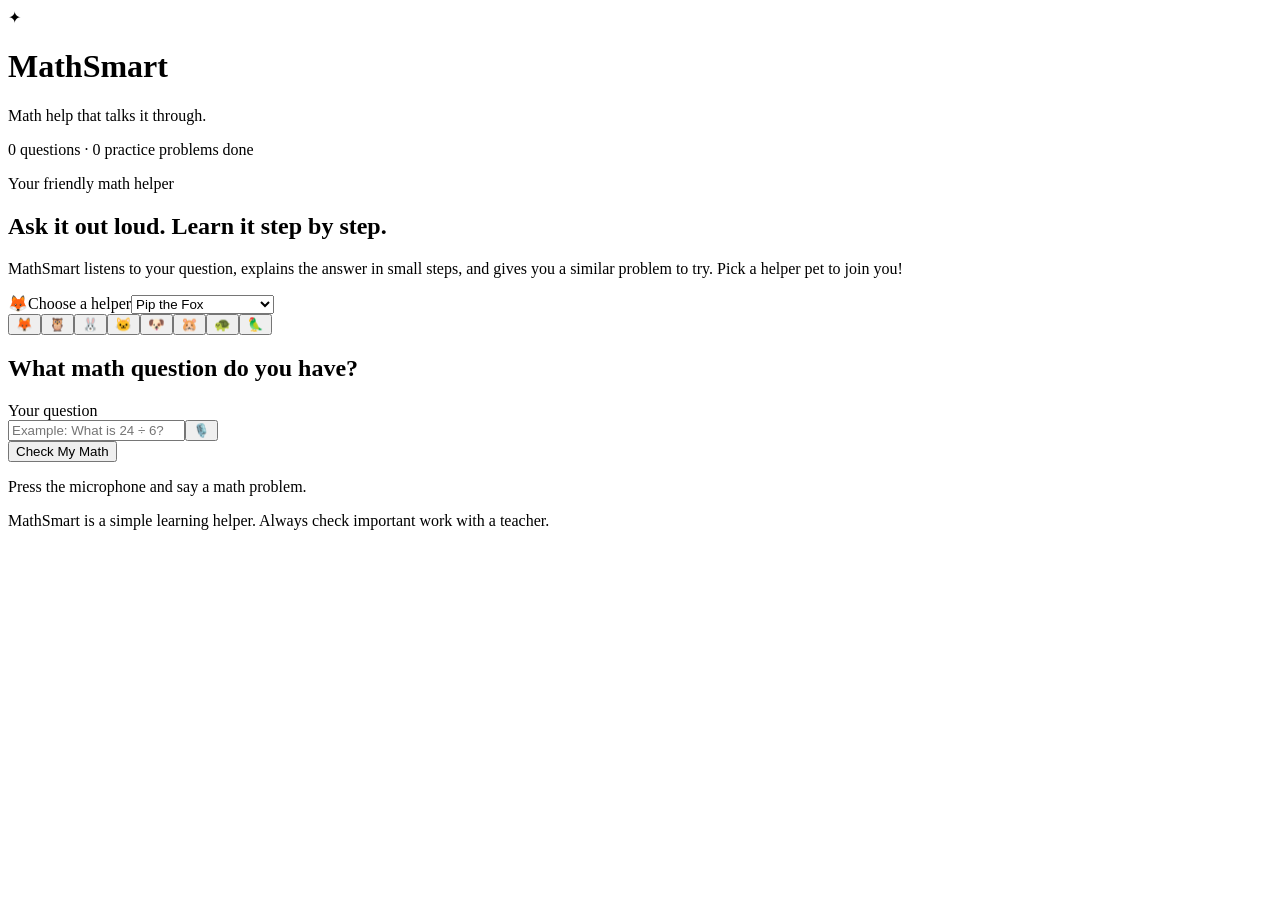
==== public/index.html @ 14749081 "Make MathSmart give hints instead of answers" ====
<!doctype html>
<html lang="en">
<head>
  <meta charset="utf-8">
  <meta name="viewport" content="width=device-width, initial-scale=1">
  <title>MathSmart — Your friendly math helper</title>
  <link rel="stylesheet" href="/styles.css">
</head>
<body>
  <main>
    <header class="topbar">
      <div class="brand"><div class="logo" aria-hidden="true">✦</div><div><h1>MathSmart</h1><p class="tagline">Math help that talks it through.</p></div></div>
      <div class="progress" id="progress">0 questions · 0 practice problems done</div>
    </header>

    <section class="hero" aria-labelledby="welcome-title">
      <div>
        <p class="eyebrow">Your friendly math helper</p>
        <h2 id="welcome-title">Ask it out loud. Learn it step by step.</h2>
        <p>MathSmart listens to your question, explains the answer in small steps, and gives you a similar problem to try. Pick a helper pet to join you!</p>
      </div>
      <div class="pet"><span class="pet-emoji" id="pet-emoji" role="img" aria-label="Pip the Fox">🦊</span><label for="pet-select">Choose a helper</label><select id="pet-select"><option value="fox">Pip the Fox</option><option value="owl">Milo the Owl</option><option value="bunny">Sunny the Bunny</option><option value="cat">Cleo the Cat</option><option value="dog">Buddy the Dog</option><option value="hamster">Nibbles the Hamster</option><option value="turtle">Shelly the Turtle</option><option value="parrot">Pico the Parrot</option></select><div class="pet-choices" id="pet-choices" aria-label="Pet choices"><button type="button" data-pet="fox" aria-label="Choose Pip the Fox">🦊</button><button type="button" data-pet="owl" aria-label="Choose Milo the Owl">🦉</button><button type="button" data-pet="bunny" aria-label="Choose Sunny the Bunny">🐰</button><button type="button" data-pet="cat" aria-label="Choose Cleo the Cat">🐱</button><button type="button" data-pet="dog" aria-label="Choose Buddy the Dog">🐶</button><button type="button" data-pet="hamster" aria-label="Choose Nibbles the Hamster">🐹</button><button type="button" data-pet="turtle" aria-label="Choose Shelly the Turtle">🐢</button><button type="button" data-pet="parrot" aria-label="Choose Pico the Parrot">🦜</button></div></div>
    </section>

    <section class="card workspace" aria-labelledby="ask-title">
      <h2 id="ask-title">What math question do you have?</h2>
      <label for="question">Your question</label>
      <div class="question-row"><input id="question" autocomplete="off" placeholder="Example: What is 24 ÷ 6?" /><button class="secondary mic" id="listen-button" title="Ask with your voice" aria-label="Ask with your voice">🎙️</button></div>
      <div class="actions"><button class="primary" id="ask-button">Check My Math</button></div>
      <p id="status" role="status" aria-live="polite">Press the microphone and say a math problem.</p>
    </section>

    <section class="card answer" id="answer-card" hidden aria-labelledby="answer-title">
      <h3 id="answer-title">Here’s a hint</h3>
      <div id="answer-text"></div>
      <div class="actions"><button class="secondary" id="practice-button">Try a practice problem</button><button class="secondary" id="stop-speech">⏹ Stop reading</button></div>
    </section>

    <section class="card practice" id="practice-box" hidden aria-labelledby="practice-title">
      <h3 id="practice-title">Your turn</h3>
      <p id="practice-question"></p>
      <div class="practice-row"><input id="practice-answer" inputmode="numeric" placeholder="Type your answer" /><button class="primary" id="practice-check">Check</button></div>
      <p class="practice-result" id="practice-result" role="status" aria-live="polite"></p>
    </section>

    <p class="footer-note">MathSmart is a simple learning helper. Always check important work with a teacher.</p>
  </main>
  <script src="/storage.js"></script>
  <script src="/app.js"></script>
</body>
</html>
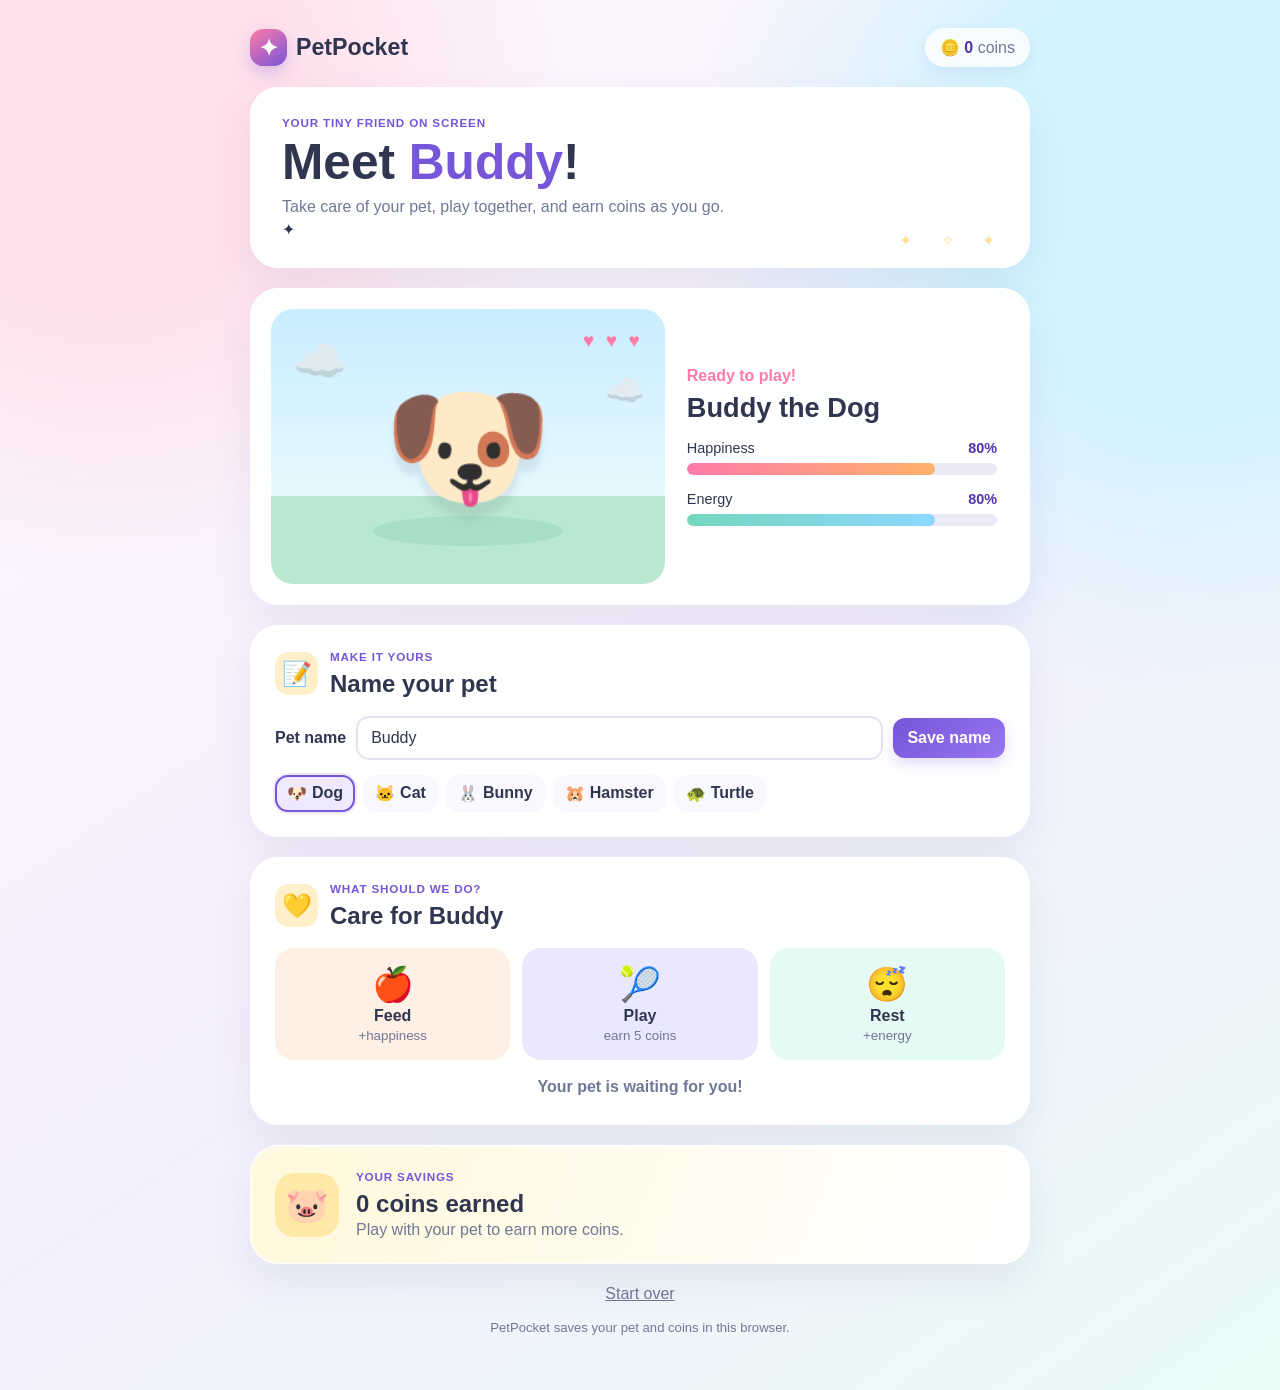
==== commit 53027174: "Build PetPocket Tamagotchi game" ====
--- a/public/index.html
+++ b/public/index.html
@@ -3,49 +3,77 @@
 <head>
   <meta charset="utf-8">
   <meta name="viewport" content="width=device-width, initial-scale=1">
-  <title>MathSmart — Your friendly math helper</title>
-  <link rel="stylesheet" href="/styles.css">
+  <title>PetPocket — Your tiny pet friend</title>
+  <link rel="stylesheet" href="styles.css">
 </head>
 <body>
-  <main>
+  <main class="page-shell">
     <header class="topbar">
-      <div class="brand"><div class="logo" aria-hidden="true">✦</div><div><h1>MathSmart</h1><p class="tagline">Math help that talks it through.</p></div></div>
-      <div class="progress" id="progress">0 questions · 0 practice problems done</div>
+      <a class="brand" href="./" aria-label="PetPocket home"><span class="brand-star">✦</span><span>PetPocket</span></a>
+      <div class="coin-pill" aria-label="Coins saved"><span>🪙</span> <strong id="coin-count">0</strong> coins</div>
     </header>
 
-    <section class="hero" aria-labelledby="welcome-title">
+    <section class="welcome-card" aria-labelledby="welcome-title">
       <div>
-        <p class="eyebrow">Your friendly math helper</p>
-        <h2 id="welcome-title">Ask it out loud. Learn it step by step.</h2>
-        <p>MathSmart listens to your question, explains the answer in small steps, and gives you a similar problem to try. Pick a helper pet to join you!</p>
+        <p class="eyebrow">Your tiny friend on screen</p>
+        <h1 id="welcome-title">Meet <span id="pet-name-heading">your pet</span>!</h1>
+        <p>Take care of your pet, play together, and earn coins as you go.</p>
       </div>
-      <div class="pet"><span class="pet-emoji" id="pet-emoji" role="img" aria-label="Pip the Fox">🦊</span><label for="pet-select">Choose a helper</label><select id="pet-select"><option value="fox">Pip the Fox</option><option value="owl">Milo the Owl</option><option value="bunny">Sunny the Bunny</option><option value="cat">Cleo the Cat</option><option value="dog">Buddy the Dog</option><option value="hamster">Nibbles the Hamster</option><option value="turtle">Shelly the Turtle</option><option value="parrot">Pico the Parrot</option></select><div class="pet-choices" id="pet-choices" aria-label="Pet choices"><button type="button" data-pet="fox" aria-label="Choose Pip the Fox">🦊</button><button type="button" data-pet="owl" aria-label="Choose Milo the Owl">🦉</button><button type="button" data-pet="bunny" aria-label="Choose Sunny the Bunny">🐰</button><button type="button" data-pet="cat" aria-label="Choose Cleo the Cat">🐱</button><button type="button" data-pet="dog" aria-label="Choose Buddy the Dog">🐶</button><button type="button" data-pet="hamster" aria-label="Choose Nibbles the Hamster">🐹</button><button type="button" data-pet="turtle" aria-label="Choose Shelly the Turtle">🐢</button><button type="button" data-pet="parrot" aria-label="Choose Pico the Parrot">🦜</button></div></div>
+      <div class="sparkle" aria-hidden="true">✦</div>
     </section>
 
-    <section class="card workspace" aria-labelledby="ask-title">
-      <h2 id="ask-title">What math question do you have?</h2>
-      <label for="question">Your question</label>
-      <div class="question-row"><input id="question" autocomplete="off" placeholder="Example: What is 24 ÷ 6?" /><button class="secondary mic" id="listen-button" title="Ask with your voice" aria-label="Ask with your voice">🎙️</button></div>
-      <div class="actions"><button class="primary" id="ask-button">Check My Math</button></div>
-      <p id="status" role="status" aria-live="polite">Press the microphone and say a math problem.</p>
+    <section class="pet-card" aria-labelledby="pet-title">
+      <div class="pet-stage">
+        <div class="cloud cloud-one" aria-hidden="true">☁️</div>
+        <div class="cloud cloud-two" aria-hidden="true">☁️</div>
+        <div class="pet-face" id="pet-face" role="img" aria-label="Your pet">🐶</div>
+        <div class="hearts" id="hearts" aria-hidden="true">♥ ♥ ♥</div>
+      </div>
+      <div class="pet-info">
+        <p class="pet-mood" id="pet-mood">Ready to play!</p>
+        <h2 id="pet-title">Your pet</h2>
+        <div class="meter-row"><span>Happiness</span><strong id="happiness-value">80%</strong></div>
+        <div class="meter"><span id="happiness-meter"></span></div>
+        <div class="meter-row"><span>Energy</span><strong id="energy-value">80%</strong></div>
+        <div class="meter"><span id="energy-meter" class="energy"></span></div>
+      </div>
     </section>
 
-    <section class="card answer" id="answer-card" hidden aria-labelledby="answer-title">
-      <h3 id="answer-title">Here’s a hint</h3>
-      <div id="answer-text"></div>
-      <div class="actions"><button class="secondary" id="practice-button">Try a practice problem</button><button class="secondary" id="stop-speech">⏹ Stop reading</button></div>
+    <section class="setup-card card" aria-labelledby="setup-title">
+      <div class="section-heading"><span class="section-icon">📝</span><div><p class="eyebrow">Make it yours</p><h2 id="setup-title">Name your pet</h2></div></div>
+      <div class="setup-row">
+        <label for="pet-name">Pet name</label>
+        <input id="pet-name" maxlength="18" placeholder="Type a name" autocomplete="off">
+        <button class="button small" id="save-name" type="button">Save name</button>
+      </div>
+      <div class="pet-picker" role="group" aria-label="Choose your pet">
+        <button class="pet-choice selected" data-pet="dog" type="button" aria-label="Choose a dog">🐶<span>Dog</span></button>
+        <button class="pet-choice" data-pet="cat" type="button" aria-label="Choose a cat">🐱<span>Cat</span></button>
+        <button class="pet-choice" data-pet="bunny" type="button" aria-label="Choose a bunny">🐰<span>Bunny</span></button>
+        <button class="pet-choice" data-pet="hamster" type="button" aria-label="Choose a hamster">🐹<span>Hamster</span></button>
+        <button class="pet-choice" data-pet="turtle" type="button" aria-label="Choose a turtle">🐢<span>Turtle</span></button>
+      </div>
     </section>
 
-    <section class="card practice" id="practice-box" hidden aria-labelledby="practice-title">
-      <h3 id="practice-title">Your turn</h3>
-      <p id="practice-question"></p>
-      <div class="practice-row"><input id="practice-answer" inputmode="numeric" placeholder="Type your answer" /><button class="primary" id="practice-check">Check</button></div>
-      <p class="practice-result" id="practice-result" role="status" aria-live="polite"></p>
+    <section class="card care-card" aria-labelledby="care-title">
+      <div class="section-heading"><span class="section-icon">💛</span><div><p class="eyebrow">What should we do?</p><h2 id="care-title">Care for <span id="care-name">your pet</span></h2></div></div>
+      <div class="action-grid">
+        <button class="action-button food" id="feed-button" type="button"><span>🍎</span><strong>Feed</strong><small>+happiness</small></button>
+        <button class="action-button play" id="play-button" type="button"><span>🎾</span><strong>Play</strong><small>earn 5 coins</small></button>
+        <button class="action-button rest" id="rest-button" type="button"><span>😴</span><strong>Rest</strong><small>+energy</small></button>
+      </div>
+      <p class="status" id="status" role="status" aria-live="polite">Your pet is waiting for you!</p>
     </section>
 
-    <p class="footer-note">MathSmart is a simple learning helper. Always check important work with a teacher.</p>
+    <section class="card savings-card" aria-labelledby="savings-title">
+      <div class="savings-icon">🐷</div>
+      <div><p class="eyebrow">Your savings</p><h2 id="savings-title"><span id="savings-count">0</span> coins earned</h2><p id="savings-message">Play with your pet to earn more coins.</p></div>
+    </section>
+
+    <button class="reset-button" id="reset-button" type="button">Start over</button>
+    <p class="footer-note">PetPocket saves your pet and coins in this browser.</p>
   </main>
-  <script src="/storage.js"></script>
-  <script src="/app.js"></script>
+  <script src="storage.js"></script>
+  <script src="app.js"></script>
 </body>
 </html>
--- a/public/styles.css
+++ b/public/styles.css
@@ -0,0 +1,29 @@
+:root {
+  color-scheme: light;
+  --ink: #30364f; --muted: #707895; --purple: #7655d9; --purple-dark: #5433ae;
+  --pink: #ff7ba8; --mint: #75d7bd; font-family: "Trebuchet MS", "Avenir Next", sans-serif;
+}
+* { box-sizing: border-box; }
+body { margin: 0; min-height: 100vh; color: var(--ink); background: radial-gradient(circle at 8% 8%, #ffe1ec 0 11%, transparent 27%), radial-gradient(circle at 93% 14%, #d4f4ff 0 13%, transparent 30%), linear-gradient(145deg, #fff8fc 0%, #f5f0ff 52%, #e9fbf7 100%); }
+button, input { font: inherit; } button { cursor: pointer; }
+.page-shell { width: min(780px, 92%); margin: 0 auto; padding: 28px 0 55px; }
+.topbar { display: flex; align-items: center; justify-content: space-between; gap: 15px; margin-bottom: 20px; }
+.brand { color: var(--ink); text-decoration: none; font-size: 1.45rem; font-weight: 900; display: flex; align-items: center; gap: 9px; }
+.brand-star { display: grid; place-items: center; width: 37px; height: 37px; border-radius: 13px; color: white; background: linear-gradient(145deg, var(--pink), var(--purple)); box-shadow: 0 7px 16px #7655d944; }
+.coin-pill { padding: 10px 15px; border-radius: 99px; background: #ffffffc9; box-shadow: 0 5px 15px #4b477a16; color: var(--muted); }.coin-pill strong { color: var(--purple-dark); }
+.welcome-card, .card, .pet-card { border: 1px solid #ffffff; border-radius: 28px; background: #fffffff0; box-shadow: 0 17px 40px #514c7c18, 0 2px 6px #fff9 inset; backdrop-filter: blur(12px); }
+.welcome-card { position: relative; overflow: hidden; padding: 28px 31px; margin-bottom: 20px; }.welcome-card::after { content: "✦  ✧  ✦"; position: absolute; right: 22px; bottom: 17px; color: #ffd166aa; letter-spacing: 12px; }
+.eyebrow { margin: 0 0 7px; color: var(--purple); font-weight: 900; letter-spacing: .07em; text-transform: uppercase; font-size: .73rem; }
+h1, h2, p { margin-top: 0; } h1 { margin-bottom: 7px; font-size: clamp(2rem, 6vw, 3.1rem); line-height: 1.05; } h1 span { color: var(--purple); } h2 { margin-bottom: 7px; }
+.welcome-card p:last-of-type { margin: 0; color: var(--muted); line-height: 1.55; }
+.pet-card { display: grid; grid-template-columns: 1.1fr .9fr; gap: 22px; padding: 20px; margin-bottom: 20px; }
+.pet-stage { position: relative; min-height: 275px; display: grid; place-items: center; overflow: hidden; border-radius: 22px; background: linear-gradient(180deg, #c9edff 0%, #e7f9ff 68%, #b8e8ce 68%, #b8e8ce 100%); }.pet-stage::after { content: ""; position: absolute; width: 190px; height: 30px; bottom: 38px; border-radius: 50%; background: #8acfae66; }
+.pet-face { position: relative; z-index: 1; font-size: 8.5rem; line-height: 1; filter: drop-shadow(0 13px 3px #56608022); animation: bob 2.5s ease-in-out infinite; }.cloud { position: absolute; color: white; font-size: 2.7rem; opacity: .8; }.cloud-one { top: 27px; left: 22px; }.cloud-two { top: 62px; right: 20px; font-size: 2rem; }.hearts { position: absolute; z-index: 2; top: 21px; right: 22px; color: var(--pink); font-size: 1.2rem; letter-spacing: 3px; }.hearts.pop { animation: pop .5s ease; }
+.pet-info { align-self: center; padding: 12px 12px 12px 0; }.pet-mood { color: var(--pink); font-weight: 900; margin-bottom: 7px; }.pet-info h2 { font-size: 1.7rem; }.meter-row { display: flex; justify-content: space-between; margin-top: 16px; font-size: .9rem; }.meter-row strong { color: var(--purple-dark); }.meter { overflow: hidden; height: 12px; margin-top: 7px; border-radius: 99px; background: #edeaf7; }.meter span { display: block; height: 100%; width: 80%; border-radius: inherit; background: linear-gradient(90deg, var(--pink), #ffb36a); transition: width .35s ease; }.meter span.energy { background: linear-gradient(90deg, var(--mint), #8bd8ff); }
+.card { padding: 24px; margin-bottom: 20px; }.section-heading { display: flex; align-items: center; gap: 12px; margin-bottom: 18px; }.section-heading h2 { margin-bottom: 0; }.section-icon { display: grid; place-items: center; width: 43px; height: 43px; border-radius: 14px; background: #fff0c9; font-size: 1.5rem; }
+.setup-row { display: grid; grid-template-columns: auto 1fr auto; align-items: center; gap: 10px; }.setup-row label { font-weight: 800; }.setup-row input { min-width: 0; border: 2px solid #e6e2f1; border-radius: 13px; padding: 11px 13px; color: var(--ink); background: white; outline: none; }.setup-row input:focus { border-color: var(--purple); }.button { border: 0; border-radius: 12px; padding: 11px 14px; color: white; background: linear-gradient(135deg, var(--purple), #9876f0); font-weight: 900; box-shadow: 0 6px 13px #7655d933; }.button:hover, .action-button:hover { transform: translateY(-2px); }.small { white-space: nowrap; }
+.pet-picker { display: flex; flex-wrap: wrap; gap: 8px; margin-top: 15px; }.pet-choice { display: flex; align-items: center; gap: 5px; border: 2px solid transparent; border-radius: 13px; padding: 7px 10px; color: var(--ink); background: #faf8ff; font-weight: 800; }.pet-choice.selected { border-color: var(--purple); background: #eee9ff; box-shadow: 0 0 0 2px #7655d922; }.pet-choice:hover { background: #fff2f7; }
+.action-grid { display: grid; grid-template-columns: repeat(3, 1fr); gap: 12px; }.action-button { display: grid; place-items: center; gap: 3px; border: 0; border-radius: 19px; padding: 17px 8px; color: var(--ink); transition: transform .15s; }.action-button span { font-size: 2.1rem; }.action-button small { color: var(--muted); }.food { background: #fff0e5; }.play { background: #e9e8ff; }.rest { background: #e5faf4; }.status { min-height: 1.4em; margin: 18px 0 0; text-align: center; color: var(--muted); font-weight: 800; }.savings-card { display: flex; align-items: center; gap: 17px; background: linear-gradient(110deg, #fff8db, #fff); }.savings-icon { display: grid; place-items: center; min-width: 64px; height: 64px; border-radius: 20px; background: #ffe9a6; font-size: 2.2rem; }.savings-card h2 { margin-bottom: 3px; }.savings-card p:last-child { margin: 0; color: var(--muted); }.reset-button { display: block; margin: 4px auto 0; border: 0; background: transparent; color: var(--muted); text-decoration: underline; }.footer-note { margin: 16px 0 0; text-align: center; color: var(--muted); font-size: .82rem; }
+button:focus-visible, input:focus-visible { outline: 4px solid #8ac7ff99; outline-offset: 2px; }
+@keyframes bob { 0%, 100% { transform: translateY(0) rotate(-2deg); } 50% { transform: translateY(-8px) rotate(2deg); } } @keyframes pop { 50% { transform: scale(1.35); } }
+@media (max-width: 650px) { .page-shell { padding-top: 18px; }.topbar { align-items: flex-start; }.coin-pill { font-size: .9rem; }.welcome-card { padding: 24px; }.pet-card { grid-template-columns: 1fr; padding: 13px; }.pet-stage { min-height: 235px; }.pet-info { padding: 5px 12px 15px; }.setup-row { grid-template-columns: 1fr auto; }.setup-row label { grid-column: 1 / -1; }.action-grid { gap: 7px; }.action-button { padding-inline: 3px; }.action-button span { font-size: 1.8rem; }.action-button small { font-size: .72rem; }.savings-card { align-items: flex-start; } }
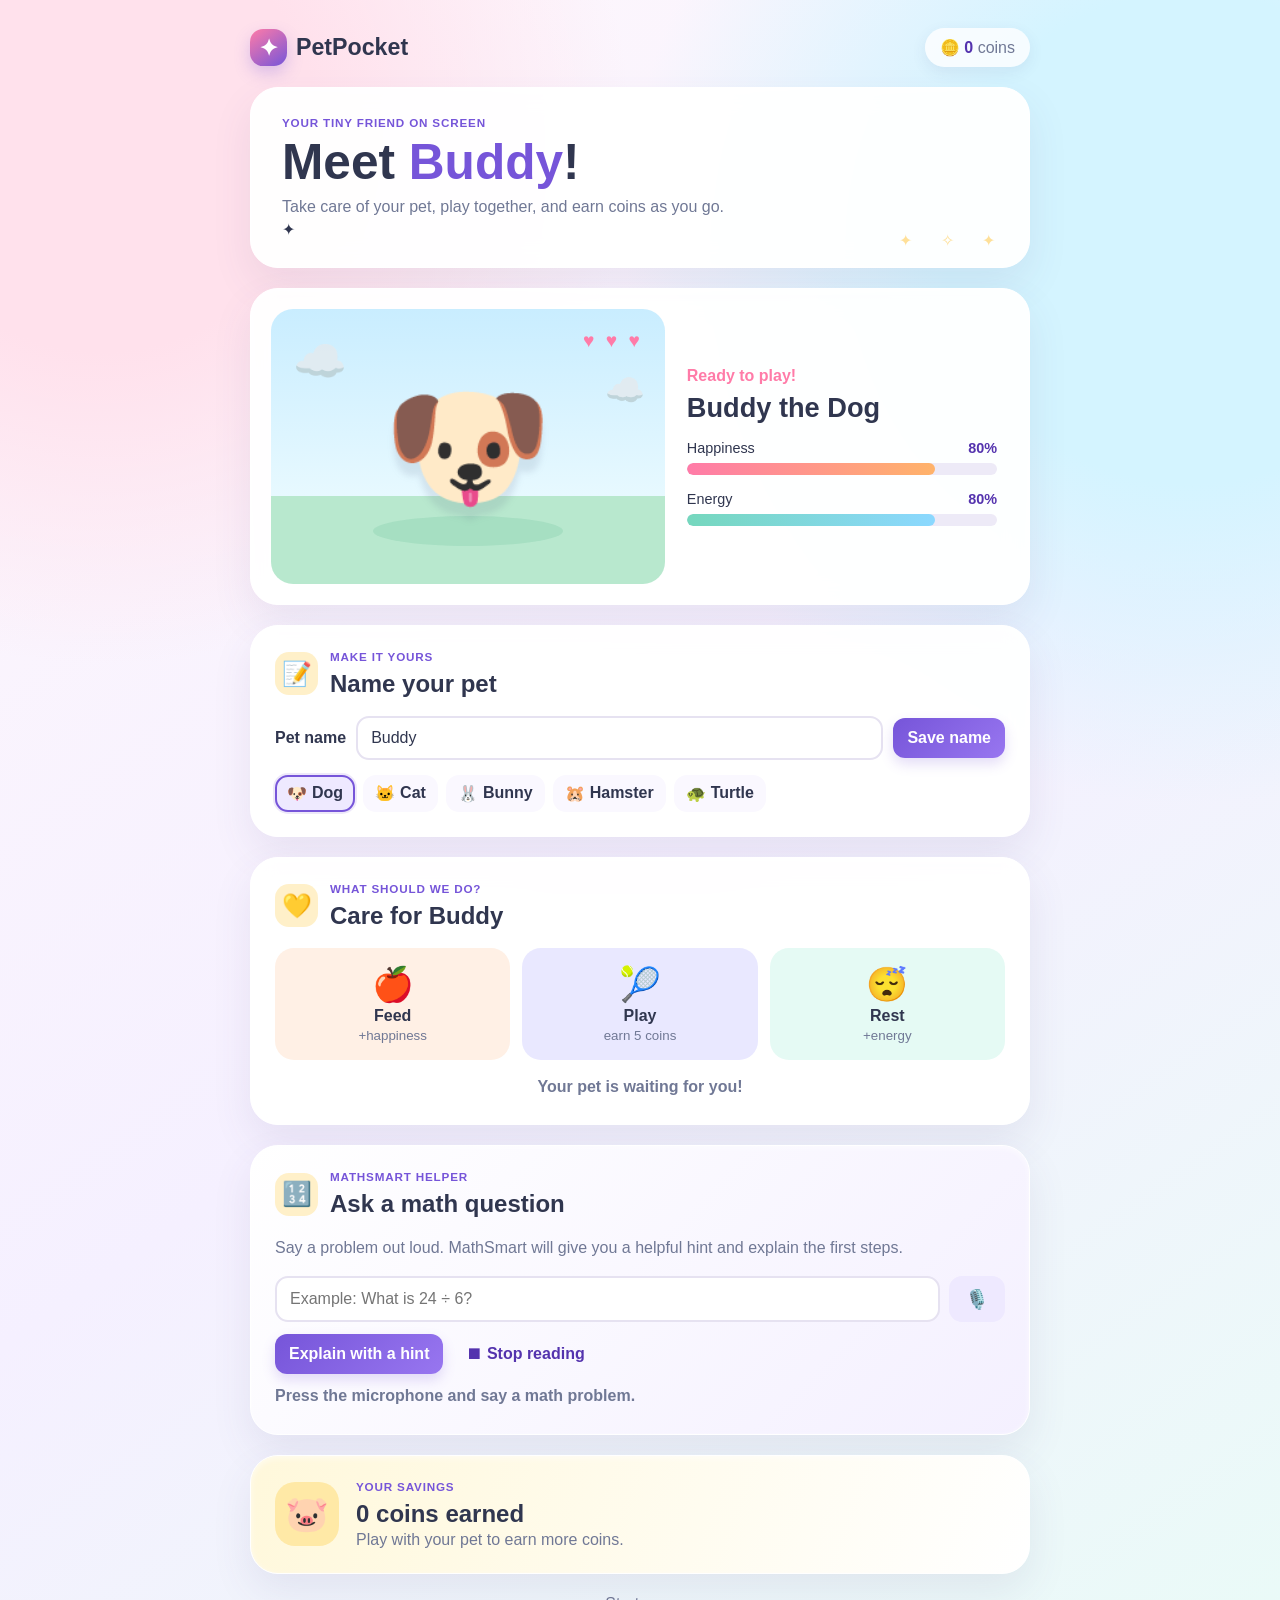
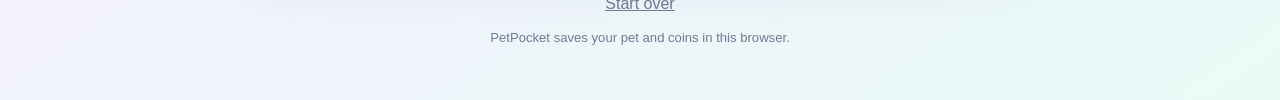
==== commit 423df6b9: "Restore voice math helper" ====
--- a/public/index.html
+++ b/public/index.html
@@ -65,6 +65,18 @@
       <p class="status" id="status" role="status" aria-live="polite">Your pet is waiting for you!</p>
     </section>
 
+    <section class="card math-card" aria-labelledby="math-title">
+      <div class="section-heading"><span class="section-icon">🔢</span><div><p class="eyebrow">MathSmart helper</p><h2 id="math-title">Ask a math question</h2></div></div>
+      <p class="math-intro">Say a problem out loud. MathSmart will give you a helpful hint and explain the first steps.</p>
+      <div class="math-input-row">
+        <input id="math-question" autocomplete="off" placeholder="Example: What is 24 ÷ 6?" aria-label="Your math question">
+        <button class="voice-button" id="voice-button" type="button" aria-label="Say a math problem">🎙️</button>
+      </div>
+      <div class="math-actions"><button class="button" id="math-submit" type="button">Explain with a hint</button><button class="quiet-button" id="stop-voice" type="button">⏹ Stop reading</button></div>
+      <p class="math-status" id="math-status" role="status" aria-live="polite">Press the microphone and say a math problem.</p>
+      <div class="math-answer" id="math-answer" hidden><h3>Here’s a hint</h3><p id="math-answer-text"></p></div>
+    </section>
+
     <section class="card savings-card" aria-labelledby="savings-title">
       <div class="savings-icon">🐷</div>
       <div><p class="eyebrow">Your savings</p><h2 id="savings-title"><span id="savings-count">0</span> coins earned</h2><p id="savings-message">Play with your pet to earn more coins.</p></div>
--- a/public/styles.css
+++ b/public/styles.css
@@ -24,6 +24,7 @@
 .setup-row { display: grid; grid-template-columns: auto 1fr auto; align-items: center; gap: 10px; }.setup-row label { font-weight: 800; }.setup-row input { min-width: 0; border: 2px solid #e6e2f1; border-radius: 13px; padding: 11px 13px; color: var(--ink); background: white; outline: none; }.setup-row input:focus { border-color: var(--purple); }.button { border: 0; border-radius: 12px; padding: 11px 14px; color: white; background: linear-gradient(135deg, var(--purple), #9876f0); font-weight: 900; box-shadow: 0 6px 13px #7655d933; }.button:hover, .action-button:hover { transform: translateY(-2px); }.small { white-space: nowrap; }
 .pet-picker { display: flex; flex-wrap: wrap; gap: 8px; margin-top: 15px; }.pet-choice { display: flex; align-items: center; gap: 5px; border: 2px solid transparent; border-radius: 13px; padding: 7px 10px; color: var(--ink); background: #faf8ff; font-weight: 800; }.pet-choice.selected { border-color: var(--purple); background: #eee9ff; box-shadow: 0 0 0 2px #7655d922; }.pet-choice:hover { background: #fff2f7; }
 .action-grid { display: grid; grid-template-columns: repeat(3, 1fr); gap: 12px; }.action-button { display: grid; place-items: center; gap: 3px; border: 0; border-radius: 19px; padding: 17px 8px; color: var(--ink); transition: transform .15s; }.action-button span { font-size: 2.1rem; }.action-button small { color: var(--muted); }.food { background: #fff0e5; }.play { background: #e9e8ff; }.rest { background: #e5faf4; }.status { min-height: 1.4em; margin: 18px 0 0; text-align: center; color: var(--muted); font-weight: 800; }.savings-card { display: flex; align-items: center; gap: 17px; background: linear-gradient(110deg, #fff8db, #fff); }.savings-icon { display: grid; place-items: center; min-width: 64px; height: 64px; border-radius: 20px; background: #ffe9a6; font-size: 2.2rem; }.savings-card h2 { margin-bottom: 3px; }.savings-card p:last-child { margin: 0; color: var(--muted); }.reset-button { display: block; margin: 4px auto 0; border: 0; background: transparent; color: var(--muted); text-decoration: underline; }.footer-note { margin: 16px 0 0; text-align: center; color: var(--muted); font-size: .82rem; }
+.math-card { background: linear-gradient(135deg, #ffffff, #f4f0ff); }.math-intro { color: var(--muted); line-height: 1.5; }.math-input-row { display: grid; grid-template-columns: 1fr auto; gap: 9px; }.math-input-row input { min-width: 0; border: 2px solid #e6e2f1; border-radius: 13px; padding: 12px 13px; color: var(--ink); background: white; outline: none; }.math-input-row input:focus { border-color: var(--purple); }.voice-button { min-width: 56px; border: 0; border-radius: 13px; background: #eee9ff; font-size: 1.2rem; }.voice-button:disabled, .math-submit:disabled { cursor: wait; opacity: .55; }.math-actions { display: flex; flex-wrap: wrap; align-items: center; gap: 10px; margin-top: 12px; }.quiet-button { border: 0; border-radius: 12px; padding: 11px 13px; color: var(--purple-dark); background: transparent; font-weight: 800; }.math-status { min-height: 1.4em; margin: 13px 0 0; color: var(--muted); font-weight: 800; }.math-status.error { color: #b42318; }.math-answer { margin-top: 15px; padding: 17px; border-radius: 17px; background: #e5faf4; border: 1px solid #bce8cf; }.math-answer h3 { margin: 0 0 7px; color: #137a49; }.math-answer p { margin: 0; white-space: pre-wrap; line-height: 1.6; }
 button:focus-visible, input:focus-visible { outline: 4px solid #8ac7ff99; outline-offset: 2px; }
 @keyframes bob { 0%, 100% { transform: translateY(0) rotate(-2deg); } 50% { transform: translateY(-8px) rotate(2deg); } } @keyframes pop { 50% { transform: scale(1.35); } }
 @media (max-width: 650px) { .page-shell { padding-top: 18px; }.topbar { align-items: flex-start; }.coin-pill { font-size: .9rem; }.welcome-card { padding: 24px; }.pet-card { grid-template-columns: 1fr; padding: 13px; }.pet-stage { min-height: 235px; }.pet-info { padding: 5px 12px 15px; }.setup-row { grid-template-columns: 1fr auto; }.setup-row label { grid-column: 1 / -1; }.action-grid { gap: 7px; }.action-button { padding-inline: 3px; }.action-button span { font-size: 1.8rem; }.action-button small { font-size: .72rem; }.savings-card { align-items: flex-start; } }
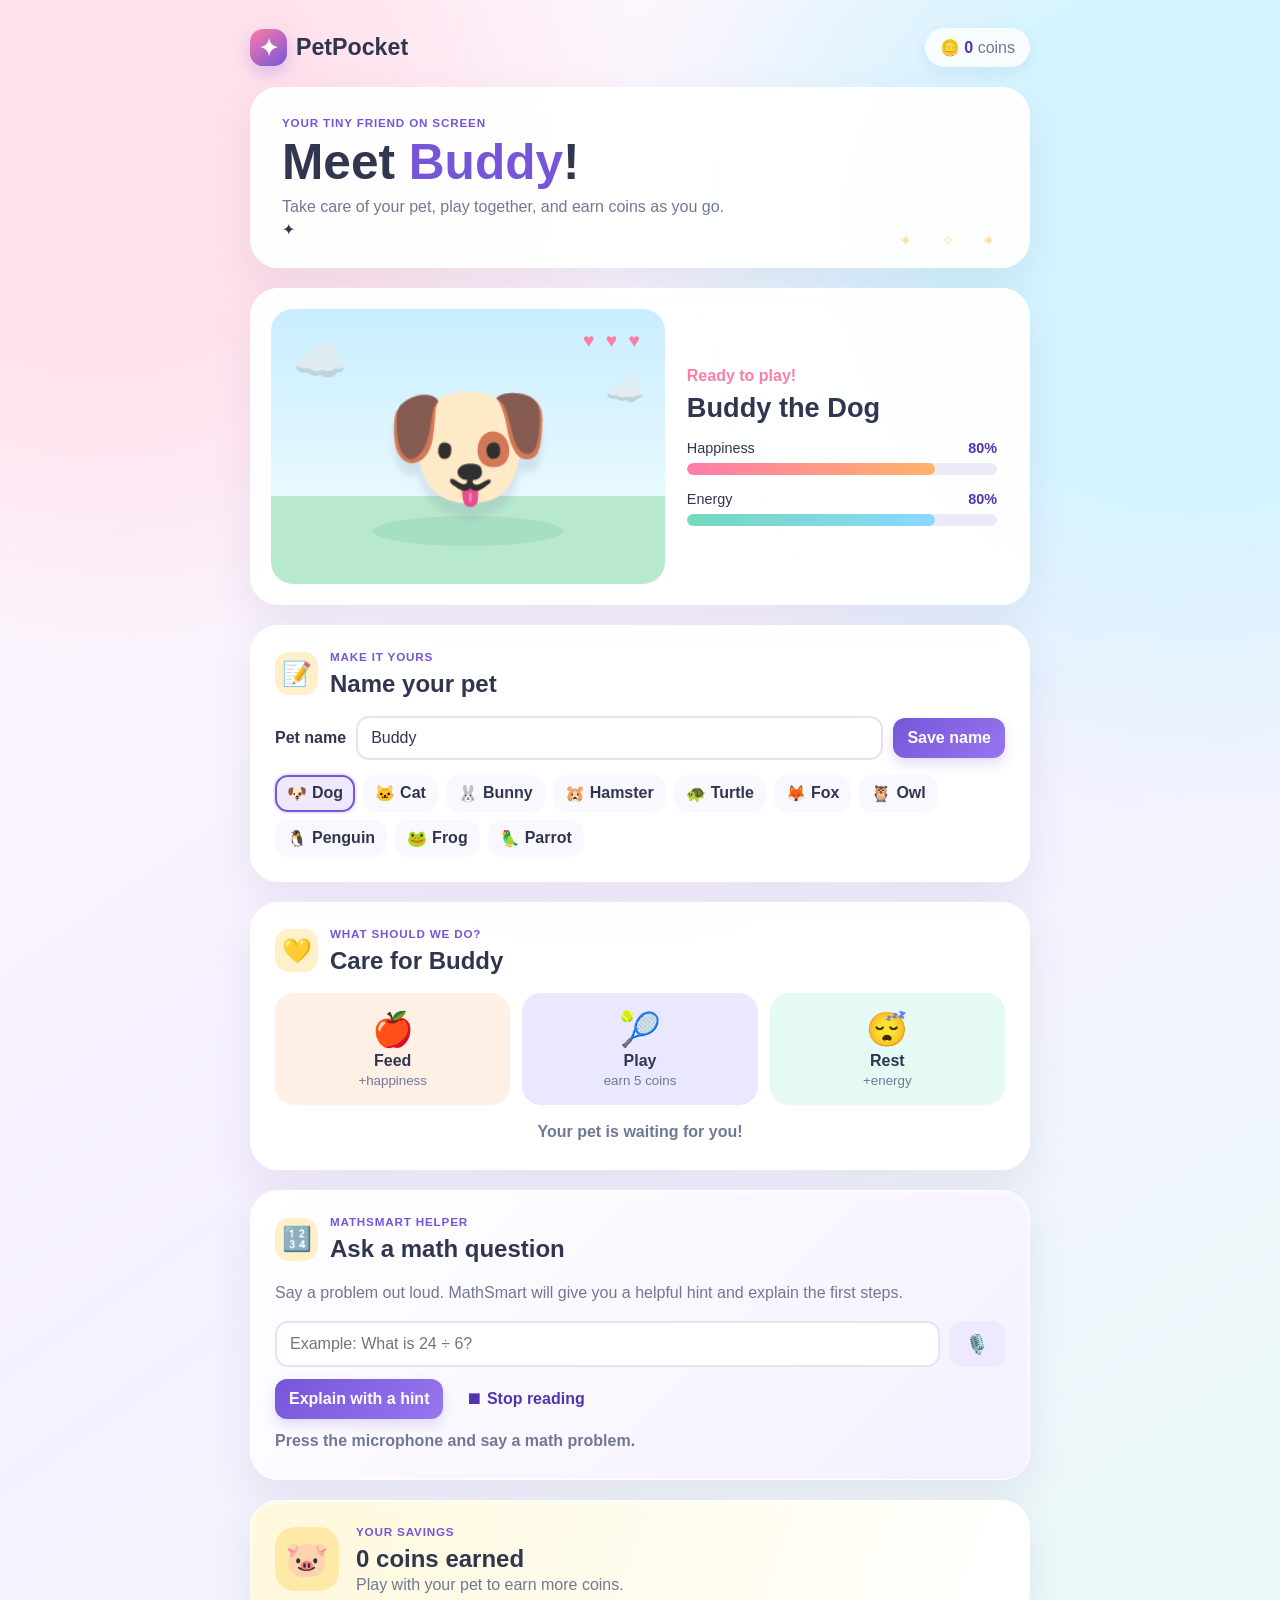
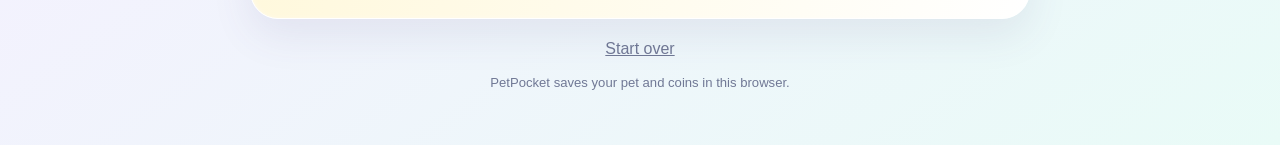
==== commit 3f3f4231: "Add more pet choices" ====
--- a/public/index.html
+++ b/public/index.html
@@ -52,6 +52,11 @@
         <button class="pet-choice" data-pet="bunny" type="button" aria-label="Choose a bunny">🐰<span>Bunny</span></button>
         <button class="pet-choice" data-pet="hamster" type="button" aria-label="Choose a hamster">🐹<span>Hamster</span></button>
         <button class="pet-choice" data-pet="turtle" type="button" aria-label="Choose a turtle">🐢<span>Turtle</span></button>
+        <button class="pet-choice" data-pet="fox" type="button" aria-label="Choose a fox">🦊<span>Fox</span></button>
+        <button class="pet-choice" data-pet="owl" type="button" aria-label="Choose an owl">🦉<span>Owl</span></button>
+        <button class="pet-choice" data-pet="penguin" type="button" aria-label="Choose a penguin">🐧<span>Penguin</span></button>
+        <button class="pet-choice" data-pet="frog" type="button" aria-label="Choose a frog">🐸<span>Frog</span></button>
+        <button class="pet-choice" data-pet="parrot" type="button" aria-label="Choose a parrot">🦜<span>Parrot</span></button>
       </div>
     </section>
 
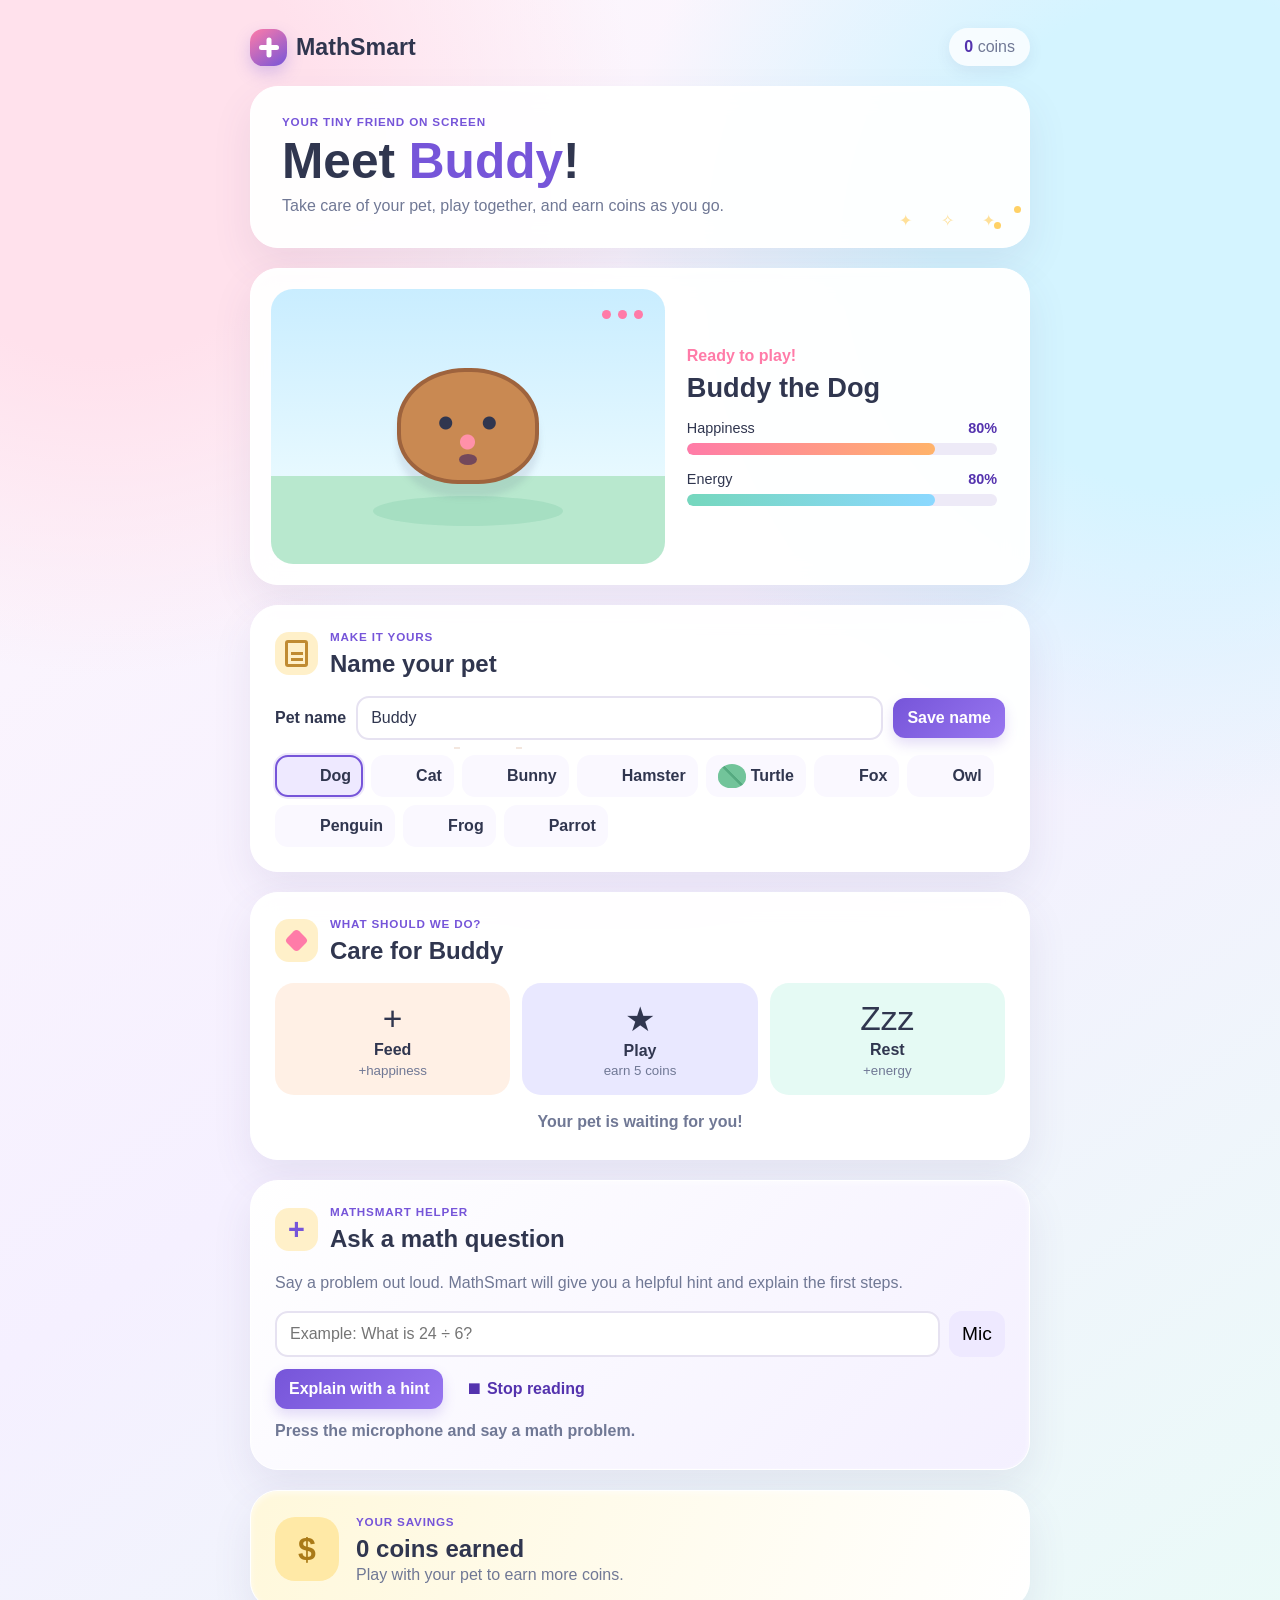
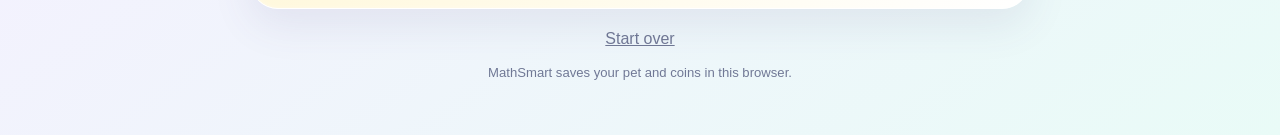
==== commit ce876439: "Make the website MathSmart" ====
--- a/public/index.html
+++ b/public/index.html
@@ -3,14 +3,14 @@
 <head>
   <meta charset="utf-8">
   <meta name="viewport" content="width=device-width, initial-scale=1">
-  <title>PetPocket — Your tiny pet friend</title>
+  <title>MathSmart — Learn with your pet friend</title>
   <link rel="stylesheet" href="styles.css">
 </head>
 <body>
   <main class="page-shell">
     <header class="topbar">
-      <a class="brand" href="./" aria-label="PetPocket home"><span class="brand-star">✦</span><span>PetPocket</span></a>
-      <div class="coin-pill" aria-label="Coins saved"><span>🪙</span> <strong id="coin-count">0</strong> coins</div>
+      <a class="brand" href="./" aria-label="MathSmart home"><span class="brand-star" aria-hidden="true"></span><span>MathSmart</span></a>
+      <div class="coin-pill" aria-label="Coins saved"><strong id="coin-count">0</strong> coins</div>
     </header>
 
     <section class="welcome-card" aria-labelledby="welcome-title">
@@ -19,15 +19,15 @@
         <h1 id="welcome-title">Meet <span id="pet-name-heading">your pet</span>!</h1>
         <p>Take care of your pet, play together, and earn coins as you go.</p>
       </div>
-      <div class="sparkle" aria-hidden="true">✦</div>
+      <div class="sparkle" aria-hidden="true"></div>
     </section>
 
     <section class="pet-card" aria-labelledby="pet-title">
       <div class="pet-stage">
-        <div class="cloud cloud-one" aria-hidden="true">☁️</div>
-        <div class="cloud cloud-two" aria-hidden="true">☁️</div>
-        <div class="pet-face" id="pet-face" role="img" aria-label="Your pet">🐶</div>
-        <div class="hearts" id="hearts" aria-hidden="true">♥ ♥ ♥</div>
+        <div class="cloud cloud-one" aria-hidden="true"></div>
+        <div class="cloud cloud-two" aria-hidden="true"></div>
+        <div class="pet-face pet-art pet-dog" id="pet-face" role="img" aria-label="Your pet"></div>
+        <div class="hearts" id="hearts" aria-hidden="true"><span></span><span></span><span></span></div>
       </div>
       <div class="pet-info">
         <p class="pet-mood" id="pet-mood">Ready to play!</p>
@@ -40,42 +40,42 @@
     </section>
 
     <section class="setup-card card" aria-labelledby="setup-title">
-      <div class="section-heading"><span class="section-icon">📝</span><div><p class="eyebrow">Make it yours</p><h2 id="setup-title">Name your pet</h2></div></div>
+      <div class="section-heading"><span class="section-icon note-icon" aria-hidden="true"></span><div><p class="eyebrow">Make it yours</p><h2 id="setup-title">Name your pet</h2></div></div>
       <div class="setup-row">
         <label for="pet-name">Pet name</label>
         <input id="pet-name" maxlength="18" placeholder="Type a name" autocomplete="off">
         <button class="button small" id="save-name" type="button">Save name</button>
       </div>
       <div class="pet-picker" role="group" aria-label="Choose your pet">
-        <button class="pet-choice selected" data-pet="dog" type="button" aria-label="Choose a dog">🐶<span>Dog</span></button>
-        <button class="pet-choice" data-pet="cat" type="button" aria-label="Choose a cat">🐱<span>Cat</span></button>
-        <button class="pet-choice" data-pet="bunny" type="button" aria-label="Choose a bunny">🐰<span>Bunny</span></button>
-        <button class="pet-choice" data-pet="hamster" type="button" aria-label="Choose a hamster">🐹<span>Hamster</span></button>
-        <button class="pet-choice" data-pet="turtle" type="button" aria-label="Choose a turtle">🐢<span>Turtle</span></button>
-        <button class="pet-choice" data-pet="fox" type="button" aria-label="Choose a fox">🦊<span>Fox</span></button>
-        <button class="pet-choice" data-pet="owl" type="button" aria-label="Choose an owl">🦉<span>Owl</span></button>
-        <button class="pet-choice" data-pet="penguin" type="button" aria-label="Choose a penguin">🐧<span>Penguin</span></button>
-        <button class="pet-choice" data-pet="frog" type="button" aria-label="Choose a frog">🐸<span>Frog</span></button>
-        <button class="pet-choice" data-pet="parrot" type="button" aria-label="Choose a parrot">🦜<span>Parrot</span></button>
+        <button class="pet-choice selected" data-pet="dog" type="button" aria-label="Choose a dog"><span class="choice-art pet-dog"></span><span>Dog</span></button>
+        <button class="pet-choice" data-pet="cat" type="button" aria-label="Choose a cat"><span class="choice-art pet-cat"></span><span>Cat</span></button>
+        <button class="pet-choice" data-pet="bunny" type="button" aria-label="Choose a bunny"><span class="choice-art pet-bunny"></span><span>Bunny</span></button>
+        <button class="pet-choice" data-pet="hamster" type="button" aria-label="Choose a hamster"><span class="choice-art pet-hamster"></span><span>Hamster</span></button>
+        <button class="pet-choice" data-pet="turtle" type="button" aria-label="Choose a turtle"><span class="choice-art pet-turtle"></span><span>Turtle</span></button>
+        <button class="pet-choice" data-pet="fox" type="button" aria-label="Choose a fox"><span class="choice-art pet-fox"></span><span>Fox</span></button>
+        <button class="pet-choice" data-pet="owl" type="button" aria-label="Choose an owl"><span class="choice-art pet-owl"></span><span>Owl</span></button>
+        <button class="pet-choice" data-pet="penguin" type="button" aria-label="Choose a penguin"><span class="choice-art pet-penguin"></span><span>Penguin</span></button>
+        <button class="pet-choice" data-pet="frog" type="button" aria-label="Choose a frog"><span class="choice-art pet-frog"></span><span>Frog</span></button>
+        <button class="pet-choice" data-pet="parrot" type="button" aria-label="Choose a parrot"><span class="choice-art pet-parrot"></span><span>Parrot</span></button>
       </div>
     </section>
 
     <section class="card care-card" aria-labelledby="care-title">
-      <div class="section-heading"><span class="section-icon">💛</span><div><p class="eyebrow">What should we do?</p><h2 id="care-title">Care for <span id="care-name">your pet</span></h2></div></div>
+      <div class="section-heading"><span class="section-icon heart-icon" aria-hidden="true"></span><div><p class="eyebrow">What should we do?</p><h2 id="care-title">Care for <span id="care-name">your pet</span></h2></div></div>
       <div class="action-grid">
-        <button class="action-button food" id="feed-button" type="button"><span>🍎</span><strong>Feed</strong><small>+happiness</small></button>
-        <button class="action-button play" id="play-button" type="button"><span>🎾</span><strong>Play</strong><small>earn 5 coins</small></button>
-        <button class="action-button rest" id="rest-button" type="button"><span>😴</span><strong>Rest</strong><small>+energy</small></button>
+        <button class="action-button food" id="feed-button" type="button"><span class="action-icon">+</span><strong>Feed</strong><small>+happiness</small></button>
+        <button class="action-button play" id="play-button" type="button"><span class="action-icon">★</span><strong>Play</strong><small>earn 5 coins</small></button>
+        <button class="action-button rest" id="rest-button" type="button"><span class="action-icon">Zzz</span><strong>Rest</strong><small>+energy</small></button>
       </div>
       <p class="status" id="status" role="status" aria-live="polite">Your pet is waiting for you!</p>
     </section>
 
     <section class="card math-card" aria-labelledby="math-title">
-      <div class="section-heading"><span class="section-icon">🔢</span><div><p class="eyebrow">MathSmart helper</p><h2 id="math-title">Ask a math question</h2></div></div>
+      <div class="section-heading"><span class="section-icon math-icon" aria-hidden="true">+</span><div><p class="eyebrow">MathSmart helper</p><h2 id="math-title">Ask a math question</h2></div></div>
       <p class="math-intro">Say a problem out loud. MathSmart will give you a helpful hint and explain the first steps.</p>
       <div class="math-input-row">
         <input id="math-question" autocomplete="off" placeholder="Example: What is 24 ÷ 6?" aria-label="Your math question">
-        <button class="voice-button" id="voice-button" type="button" aria-label="Say a math problem">🎙️</button>
+        <button class="voice-button" id="voice-button" type="button" aria-label="Say a math problem">Mic</button>
       </div>
       <div class="math-actions"><button class="button" id="math-submit" type="button">Explain with a hint</button><button class="quiet-button" id="stop-voice" type="button">⏹ Stop reading</button></div>
       <p class="math-status" id="math-status" role="status" aria-live="polite">Press the microphone and say a math problem.</p>
@@ -83,12 +83,12 @@
     </section>
 
     <section class="card savings-card" aria-labelledby="savings-title">
-      <div class="savings-icon">🐷</div>
+      <div class="savings-icon" aria-hidden="true">$</div>
       <div><p class="eyebrow">Your savings</p><h2 id="savings-title"><span id="savings-count">0</span> coins earned</h2><p id="savings-message">Play with your pet to earn more coins.</p></div>
     </section>
 
     <button class="reset-button" id="reset-button" type="button">Start over</button>
-    <p class="footer-note">PetPocket saves your pet and coins in this browser.</p>
+    <p class="footer-note">MathSmart saves your pet and coins in this browser.</p>
   </main>
   <script src="storage.js"></script>
   <script src="app.js"></script>
--- a/public/styles.css
+++ b/public/styles.css
@@ -28,3 +28,22 @@
 button:focus-visible, input:focus-visible { outline: 4px solid #8ac7ff99; outline-offset: 2px; }
 @keyframes bob { 0%, 100% { transform: translateY(0) rotate(-2deg); } 50% { transform: translateY(-8px) rotate(2deg); } } @keyframes pop { 50% { transform: scale(1.35); } }
 @media (max-width: 650px) { .page-shell { padding-top: 18px; }.topbar { align-items: flex-start; }.coin-pill { font-size: .9rem; }.welcome-card { padding: 24px; }.pet-card { grid-template-columns: 1fr; padding: 13px; }.pet-stage { min-height: 235px; }.pet-info { padding: 5px 12px 15px; }.setup-row { grid-template-columns: 1fr auto; }.setup-row label { grid-column: 1 / -1; }.action-grid { gap: 7px; }.action-button { padding-inline: 3px; }.action-button span { font-size: 1.8rem; }.action-button small { font-size: .72rem; }.savings-card { align-items: flex-start; } }
+
+/* Simple CSS pet drawings keep the page emoji-free. */
+.pet-art { --pet-color: #c98952; --pet-dark: #9e633d; position: relative; display: inline-block; width: 142px; height: 116px; border: 4px solid var(--pet-dark); border-radius: 48% 48% 43% 43%; background: var(--pet-color); filter: drop-shadow(0 13px 3px #56608022); }
+.pet-art::before { content: ""; position: absolute; inset: 29% 13% 24%; background: radial-gradient(circle at 28% 38%, #30364f 0 6px, transparent 7px), radial-gradient(circle at 72% 38%, #30364f 0 6px, transparent 7px), radial-gradient(circle at 50% 76%, #ff91a9 0 7px, transparent 8px); }
+.pet-art::after { content: ""; position: absolute; left: 50%; bottom: 14%; width: 18px; height: 11px; border-radius: 50%; transform: translateX(-50%); background: #73485b; }
+.pet-dog { --pet-color: #c98952; --pet-dark: #9e633d; }
+.pet-cat { --pet-color: #e0a6c8; --pet-dark: #a65e8b; clip-path: polygon(0 22%, 17% 0, 35% 18%, 65% 18%, 83% 0, 100% 22%, 94% 100%, 6% 100%); }
+.pet-bunny { --pet-color: #f3e7df; --pet-dark: #b79b93; border-radius: 46% 46% 42% 42%; box-shadow: -31px -28px 0 -11px var(--pet-color), 31px -28px 0 -11px var(--pet-color); }
+.pet-hamster { --pet-color: #e8b36f; --pet-dark: #b8783e; border-radius: 50%; }
+.pet-turtle { --pet-color: #72c49a; --pet-dark: #3e8f6a; height: 95px; border-radius: 52% 52% 46% 46%; background: repeating-linear-gradient(45deg, #72c49a 0 17px, #55aa80 18px 20px); }
+.pet-fox { --pet-color: #e8864e; --pet-dark: #ad5835; clip-path: polygon(0 22%, 17% 0, 35% 18%, 65% 18%, 83% 0, 100% 22%, 94% 100%, 6% 100%); }
+.pet-owl { --pet-color: #8d78c7; --pet-dark: #62519e; border-radius: 50% 50% 43% 43%; }
+.pet-penguin { --pet-color: #4e5a78; --pet-dark: #30364f; border-radius: 48% 48% 42% 42%; }.pet-penguin::after { background: #ffbf68; }
+.pet-frog { --pet-color: #7acb88; --pet-dark: #3c9860; border-radius: 48% 48% 42% 42%; }
+.pet-parrot { --pet-color: #f0808b; --pet-dark: #b34b63; border-radius: 48% 48% 42% 42%; }.pet-parrot::after { background: #f4c76b; }
+.choice-art { width: 28px; height: 24px; border-width: 2px; filter: none; vertical-align: middle; flex: 0 0 auto; }.choice-art::before { inset: 24% 10% 18%; background: radial-gradient(circle at 28% 38%, #30364f 0 2px, transparent 3px), radial-gradient(circle at 72% 38%, #30364f 0 2px, transparent 3px), radial-gradient(circle at 50% 76%, #ff91a9 0 3px, transparent 4px); }.choice-art::after { bottom: 11%; width: 6px; height: 4px; }
+.brand-star { position: relative; }.brand-star::before, .brand-star::after { content: ""; position: absolute; width: 20px; height: 5px; border-radius: 5px; background: white; }.brand-star::after { transform: rotate(90deg); }
+.sparkle::before, .sparkle::after { content: ""; position: absolute; width: 7px; height: 7px; border-radius: 50%; background: #ffd166; }.sparkle::before { right: 28px; bottom: 18px; }.sparkle::after { right: 8px; bottom: 34px; }
+.hearts { display: flex; gap: 7px; }.hearts span { width: 9px; height: 9px; border-radius: 50%; background: var(--pink); }.section-icon { position: relative; }.note-icon::before { content: ""; width: 17px; height: 21px; border: 3px solid #c08b32; border-radius: 3px; }.note-icon::after { content: ""; position: absolute; width: 12px; height: 3px; background: #c08b32; box-shadow: 0 6px #c08b32; }.heart-icon::before { content: ""; width: 17px; height: 17px; background: var(--pink); transform: rotate(45deg); border-radius: 4px; }.math-icon { color: var(--purple); font-weight: 900; font-size: 1.8rem; }.savings-icon { color: #aa7a17; font-weight: 900; font-size: 2rem; }
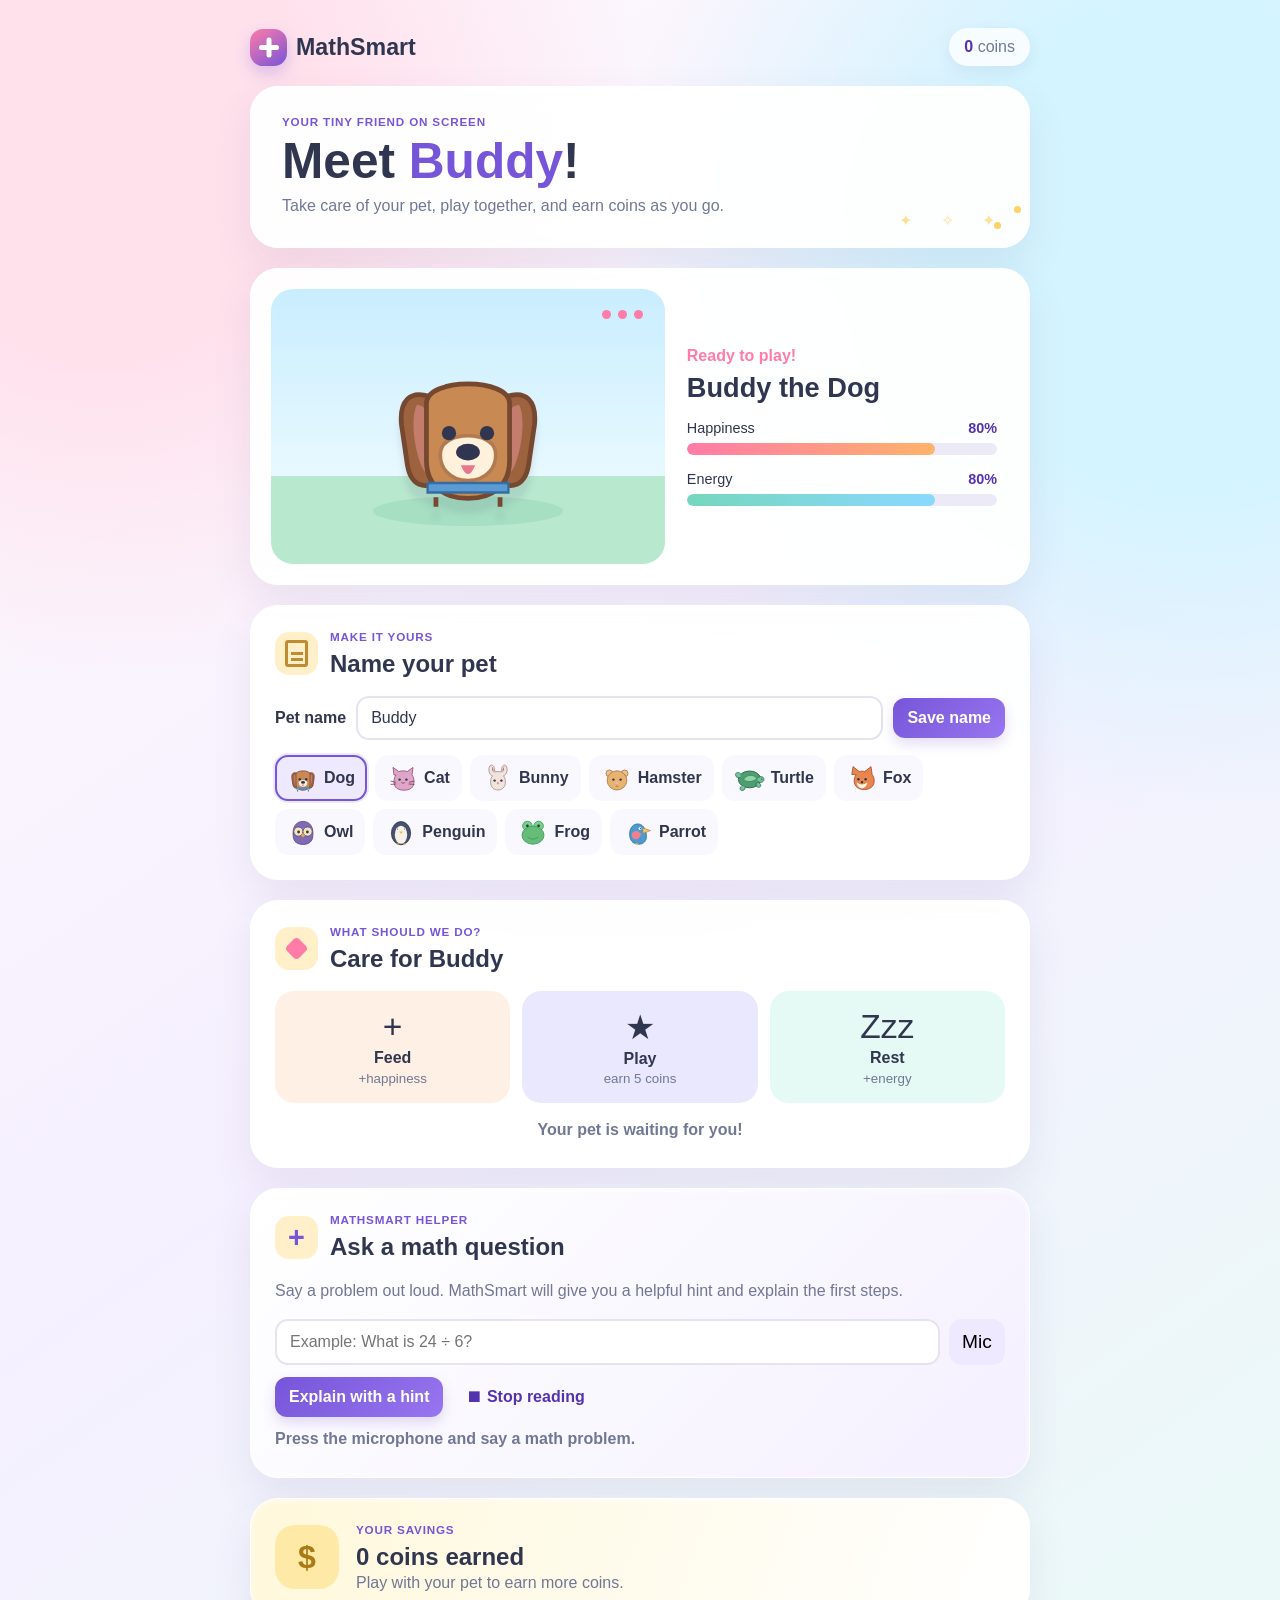
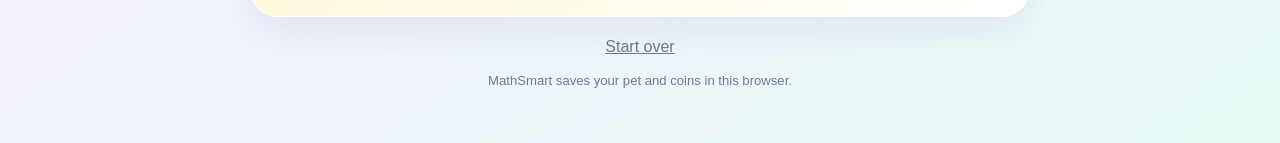
==== commit 821bed87: "Add practice check and hint buttons" ====
--- a/public/index.html
+++ b/public/index.html
@@ -80,6 +80,13 @@
       <div class="math-actions"><button class="button" id="math-submit" type="button">Explain with a hint</button><button class="quiet-button" id="stop-voice" type="button">⏹ Stop reading</button></div>
       <p class="math-status" id="math-status" role="status" aria-live="polite">Press the microphone and say a math problem.</p>
       <div class="math-answer" id="math-answer" hidden><h3>Here’s a hint</h3><p id="math-answer-text"></p></div>
+      <div class="practice-card" id="practice-card" hidden>
+        <p class="eyebrow">Your turn</p>
+        <h3>The AI has a question for you</h3>
+        <p class="practice-question" id="practice-question"></p>
+        <div class="practice-input-row"><input id="practice-answer" inputmode="numeric" placeholder="Type your answer" aria-label="Your practice answer"><button class="practice-button check-button" id="check-practice" type="button">Check</button><button class="practice-button hint-button" id="show-hint" type="button">Show me a hint</button></div>
+        <p class="practice-result" id="practice-result" role="status" aria-live="polite"></p>
+      </div>
     </section>
 
     <section class="card savings-card" aria-labelledby="savings-title">
--- a/public/styles.css
+++ b/public/styles.css
@@ -25,9 +25,10 @@
 .pet-picker { display: flex; flex-wrap: wrap; gap: 8px; margin-top: 15px; }.pet-choice { display: flex; align-items: center; gap: 5px; border: 2px solid transparent; border-radius: 13px; padding: 7px 10px; color: var(--ink); background: #faf8ff; font-weight: 800; }.pet-choice.selected { border-color: var(--purple); background: #eee9ff; box-shadow: 0 0 0 2px #7655d922; }.pet-choice:hover { background: #fff2f7; }
 .action-grid { display: grid; grid-template-columns: repeat(3, 1fr); gap: 12px; }.action-button { display: grid; place-items: center; gap: 3px; border: 0; border-radius: 19px; padding: 17px 8px; color: var(--ink); transition: transform .15s; }.action-button span { font-size: 2.1rem; }.action-button small { color: var(--muted); }.food { background: #fff0e5; }.play { background: #e9e8ff; }.rest { background: #e5faf4; }.status { min-height: 1.4em; margin: 18px 0 0; text-align: center; color: var(--muted); font-weight: 800; }.savings-card { display: flex; align-items: center; gap: 17px; background: linear-gradient(110deg, #fff8db, #fff); }.savings-icon { display: grid; place-items: center; min-width: 64px; height: 64px; border-radius: 20px; background: #ffe9a6; font-size: 2.2rem; }.savings-card h2 { margin-bottom: 3px; }.savings-card p:last-child { margin: 0; color: var(--muted); }.reset-button { display: block; margin: 4px auto 0; border: 0; background: transparent; color: var(--muted); text-decoration: underline; }.footer-note { margin: 16px 0 0; text-align: center; color: var(--muted); font-size: .82rem; }
 .math-card { background: linear-gradient(135deg, #ffffff, #f4f0ff); }.math-intro { color: var(--muted); line-height: 1.5; }.math-input-row { display: grid; grid-template-columns: 1fr auto; gap: 9px; }.math-input-row input { min-width: 0; border: 2px solid #e6e2f1; border-radius: 13px; padding: 12px 13px; color: var(--ink); background: white; outline: none; }.math-input-row input:focus { border-color: var(--purple); }.voice-button { min-width: 56px; border: 0; border-radius: 13px; background: #eee9ff; font-size: 1.2rem; }.voice-button:disabled, .math-submit:disabled { cursor: wait; opacity: .55; }.math-actions { display: flex; flex-wrap: wrap; align-items: center; gap: 10px; margin-top: 12px; }.quiet-button { border: 0; border-radius: 12px; padding: 11px 13px; color: var(--purple-dark); background: transparent; font-weight: 800; }.math-status { min-height: 1.4em; margin: 13px 0 0; color: var(--muted); font-weight: 800; }.math-status.error { color: #b42318; }.math-answer { margin-top: 15px; padding: 17px; border-radius: 17px; background: #e5faf4; border: 1px solid #bce8cf; }.math-answer h3 { margin: 0 0 7px; color: #137a49; }.math-answer p { margin: 0; white-space: pre-wrap; line-height: 1.6; }
+.practice-card { margin-top: 18px; padding: 18px; border-radius: 18px; background: #fff8e8; border: 1px solid #f2d28b; }.practice-card h3 { margin: 0 0 8px; }.practice-question { margin-bottom: 13px; font-size: 1.1rem; font-weight: 900; }.practice-input-row { display: grid; grid-template-columns: 1fr auto auto; gap: 8px; }.practice-input-row input { min-width: 0; border: 2px solid #e6e2f1; border-radius: 12px; padding: 11px 12px; color: var(--ink); background: white; }.practice-button { border: 0; border-radius: 12px; padding: 10px 13px; color: white; font-weight: 900; transition: transform .15s, opacity .15s; }.practice-button:hover { transform: translateY(-2px); }.check-button { background: #238b63; box-shadow: 0 5px 12px #238b6333; }.hint-button { background: #e08a2e; box-shadow: 0 5px 12px #e08a2e33; }.practice-result { min-height: 1.4em; margin: 13px 0 0; font-weight: 800; }.practice-result.success { color: #137a49; }.practice-result.error { color: #b42318; }.practice-result.hint-text { color: #9a5a10; }
 button:focus-visible, input:focus-visible { outline: 4px solid #8ac7ff99; outline-offset: 2px; }
 @keyframes bob { 0%, 100% { transform: translateY(0) rotate(-2deg); } 50% { transform: translateY(-8px) rotate(2deg); } } @keyframes pop { 50% { transform: scale(1.35); } }
-@media (max-width: 650px) { .page-shell { padding-top: 18px; }.topbar { align-items: flex-start; }.coin-pill { font-size: .9rem; }.welcome-card { padding: 24px; }.pet-card { grid-template-columns: 1fr; padding: 13px; }.pet-stage { min-height: 235px; }.pet-info { padding: 5px 12px 15px; }.setup-row { grid-template-columns: 1fr auto; }.setup-row label { grid-column: 1 / -1; }.action-grid { gap: 7px; }.action-button { padding-inline: 3px; }.action-button span { font-size: 1.8rem; }.action-button small { font-size: .72rem; }.savings-card { align-items: flex-start; } }
+@media (max-width: 650px) { .page-shell { padding-top: 18px; }.topbar { align-items: flex-start; }.coin-pill { font-size: .9rem; }.welcome-card { padding: 24px; }.pet-card { grid-template-columns: 1fr; padding: 13px; }.pet-stage { min-height: 235px; }.pet-info { padding: 5px 12px 15px; }.setup-row { grid-template-columns: 1fr auto; }.setup-row label { grid-column: 1 / -1; }.action-grid { gap: 7px; }.action-button { padding-inline: 3px; }.action-button span { font-size: 1.8rem; }.action-button small { font-size: .72rem; }.savings-card { align-items: flex-start; }.practice-input-row { grid-template-columns: 1fr 1fr; }.practice-input-row input { grid-column: 1 / -1; } }
 
 /* Simple CSS pet drawings keep the page emoji-free. */
 .pet-art { --pet-color: #c98952; --pet-dark: #9e633d; position: relative; display: inline-block; width: 142px; height: 116px; border: 4px solid var(--pet-dark); border-radius: 48% 48% 43% 43%; background: var(--pet-color); filter: drop-shadow(0 13px 3px #56608022); }
@@ -44,6 +45,11 @@
 .pet-frog { --pet-color: #7acb88; --pet-dark: #3c9860; border-radius: 48% 48% 42% 42%; }
 .pet-parrot { --pet-color: #f0808b; --pet-dark: #b34b63; border-radius: 48% 48% 42% 42%; }.pet-parrot::after { background: #f4c76b; }
 .choice-art { width: 28px; height: 24px; border-width: 2px; filter: none; vertical-align: middle; flex: 0 0 auto; }.choice-art::before { inset: 24% 10% 18%; background: radial-gradient(circle at 28% 38%, #30364f 0 2px, transparent 3px), radial-gradient(circle at 72% 38%, #30364f 0 2px, transparent 3px), radial-gradient(circle at 50% 76%, #ff91a9 0 3px, transparent 4px); }.choice-art::after { bottom: 11%; width: 6px; height: 4px; }
+.pet-art { width: 190px; height: 170px; border: 0; border-radius: 0; background: transparent; box-shadow: none; clip-path: none; filter: drop-shadow(0 13px 3px #56608022); }
+.pet-art::before, .pet-art::after, .choice-art::before, .choice-art::after { content: none; }
+.pet-art svg { display: block; width: 100%; height: 100%; }
+.choice-art { width: 32px; height: 28px; border: 0; border-radius: 0; background: transparent; box-shadow: none; clip-path: none; }
+.choice-art svg { display: block; width: 100%; height: 100%; }
 .brand-star { position: relative; }.brand-star::before, .brand-star::after { content: ""; position: absolute; width: 20px; height: 5px; border-radius: 5px; background: white; }.brand-star::after { transform: rotate(90deg); }
 .sparkle::before, .sparkle::after { content: ""; position: absolute; width: 7px; height: 7px; border-radius: 50%; background: #ffd166; }.sparkle::before { right: 28px; bottom: 18px; }.sparkle::after { right: 8px; bottom: 34px; }
 .hearts { display: flex; gap: 7px; }.hearts span { width: 9px; height: 9px; border-radius: 50%; background: var(--pink); }.section-icon { position: relative; }.note-icon::before { content: ""; width: 17px; height: 21px; border: 3px solid #c08b32; border-radius: 3px; }.note-icon::after { content: ""; position: absolute; width: 12px; height: 3px; background: #c08b32; box-shadow: 0 6px #c08b32; }.heart-icon::before { content: ""; width: 17px; height: 17px; background: var(--pink); transform: rotate(45deg); border-radius: 4px; }.math-icon { color: var(--purple); font-weight: 900; font-size: 1.8rem; }.savings-icon { color: #aa7a17; font-weight: 900; font-size: 2rem; }
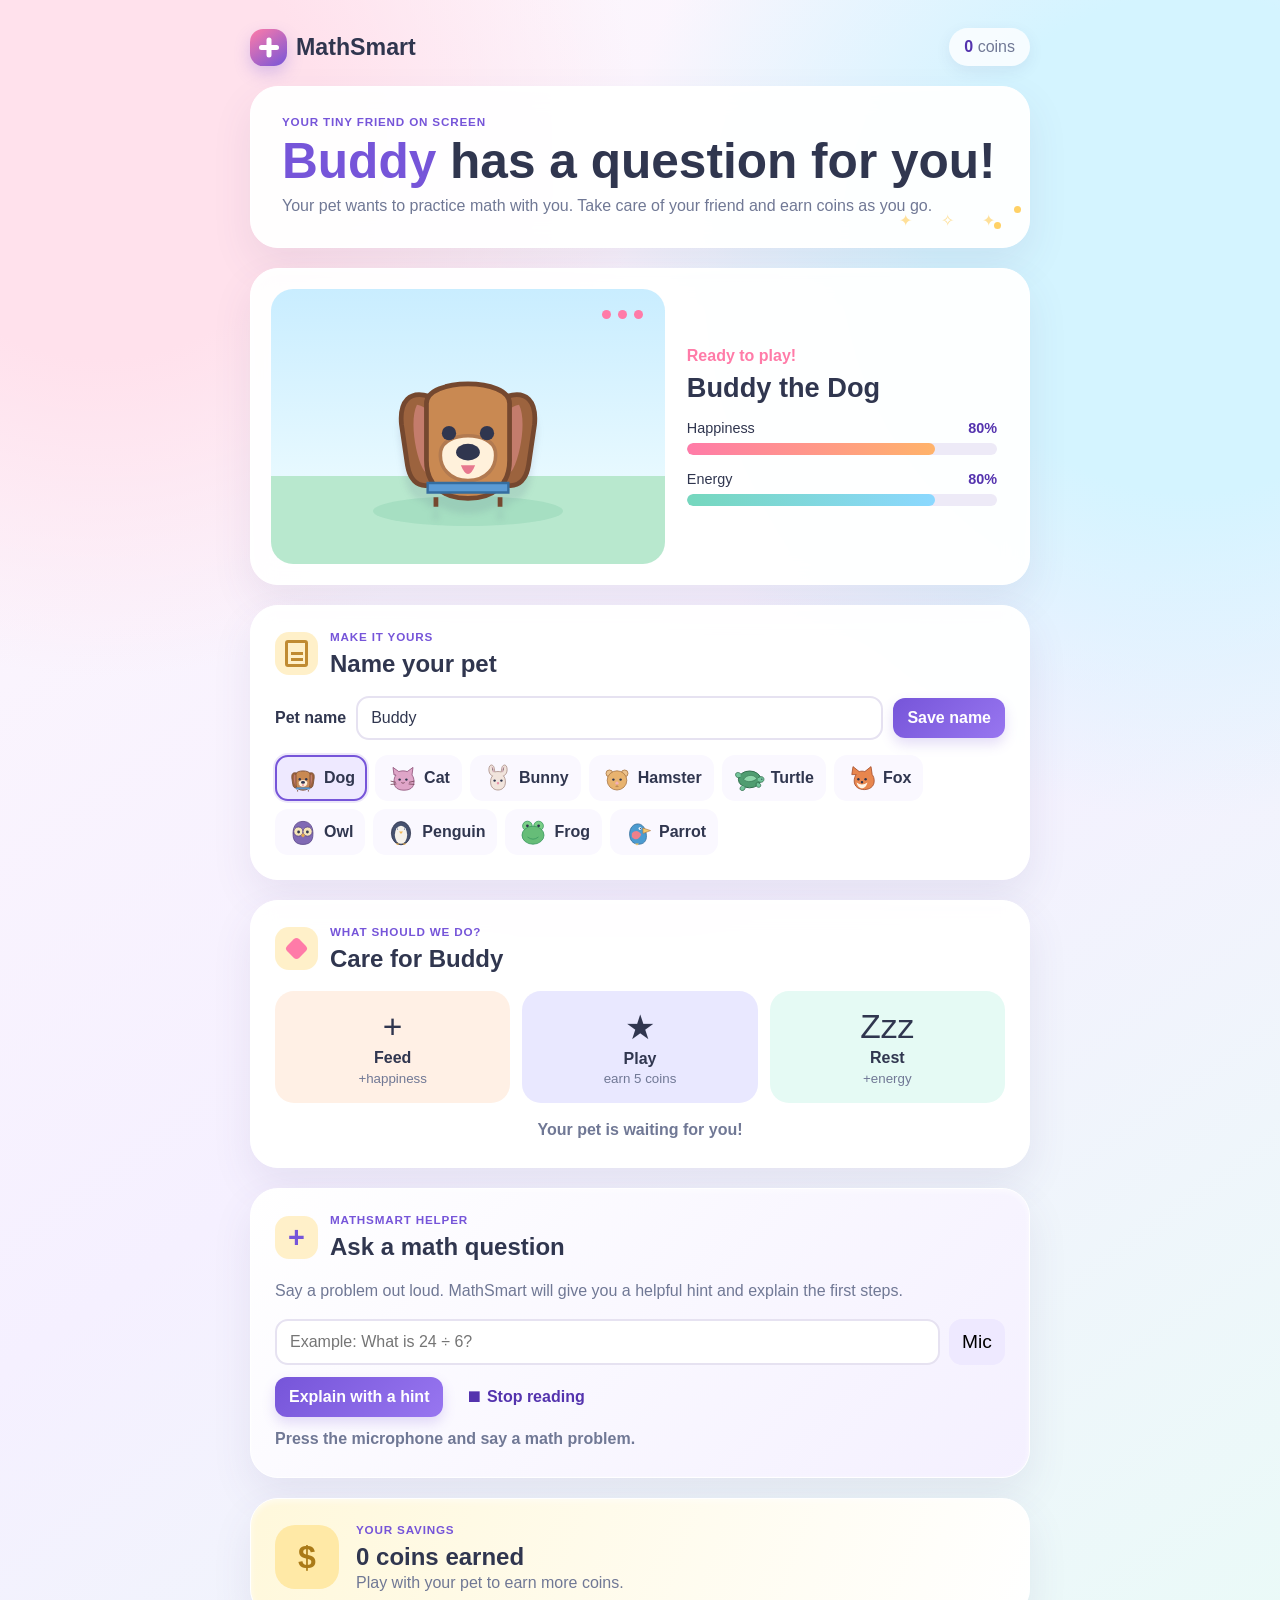
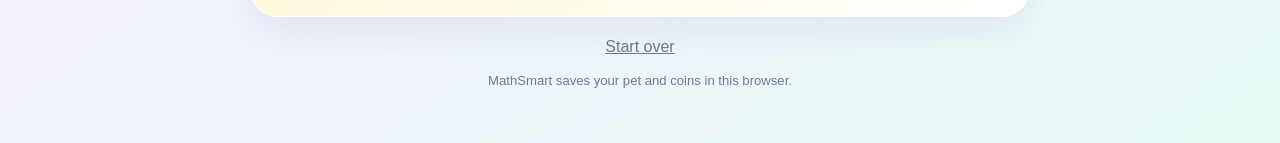
==== commit 40eb4fa5: "Make pet ask a question at the top" ====
--- a/public/index.html
+++ b/public/index.html
@@ -16,8 +16,8 @@
     <section class="welcome-card" aria-labelledby="welcome-title">
       <div>
         <p class="eyebrow">Your tiny friend on screen</p>
-        <h1 id="welcome-title">Meet <span id="pet-name-heading">your pet</span>!</h1>
-        <p>Take care of your pet, play together, and earn coins as you go.</p>
+        <h1 id="welcome-title"><span id="pet-name-heading">Your pet</span> has a question for you!</h1>
+        <p>Your pet wants to practice math with you. Take care of your friend and earn coins as you go.</p>
       </div>
       <div class="sparkle" aria-hidden="true"></div>
     </section>
